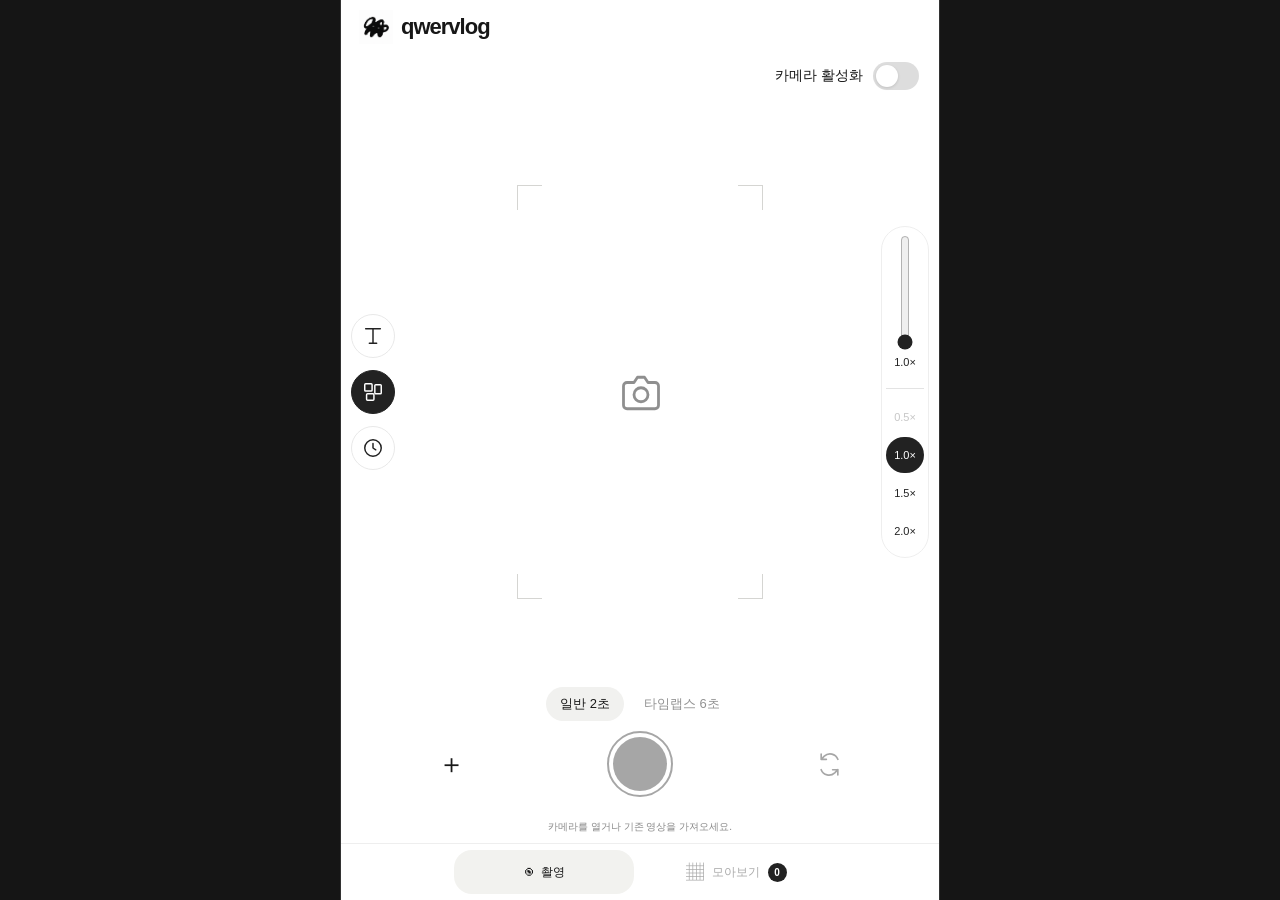
==== index.html @ c297b2fc "Use actual opening buffer bounds to fill preview frame correctly" ====
<!DOCTYPE html>

<html lang="ko"><head><meta charset="utf-8"/><meta content="width=device-width,initial-scale=1,viewport-fit=cover" name="viewport"/><meta content="#ffffff" name="theme-color"/><title>qwervlog — just stuff i do</title><link href="assets/qwer.jpeg" rel="icon"/><link href="style.css?v=bounds55" rel="stylesheet"/></head><body>
<header><a class="brand" href="./"><img alt="" src="assets/qwer.jpeg"/>qwervlog</a></header>
<main><section id="shootScreen"><label class="cameraSwitch" for="cameraToggle"><span>카메라 활성화</span><input id="cameraToggle" type="checkbox" role="switch"/><span class="switchTrack" aria-hidden="true"></span></label><div id="cameraStage"><section class="viewer"><canvas aria-label="영상과 콜라주 미리보기" height="1920" id="preview" width="1080"></canvas><video hidden="" id="camera" muted="" playsinline=""></video><div id="empty"><div aria-hidden="true" class="finder"><i></i><i></i><i></i><i></i></div><button aria-label="카메라 열기" id="cameraStart"><svg aria-hidden="true" fill="none" stroke="currentColor" stroke-linecap="round" stroke-linejoin="round" stroke-width="1.6" viewbox="0 0 24 24"><path d="M4 6h4l2-3h4l2 3h4a2 2 0 0 1 2 2v11a2 2 0 0 1-2 2H4a2 2 0 0 1-2-2V8a2 2 0 0 1 2-2Z"></path><circle cx="12" cy="13" r="4"></circle></svg></button></div></section><div id="toolRail"><button aria-label="영상 문구 수정" id="textEdit"><svg aria-hidden="true" fill="none" stroke="currentColor" stroke-linecap="round" stroke-linejoin="round" stroke-width="1.6" viewbox="0 0 24 24"><path d="M4 4h16M12 4v16M8 20h8"></path></svg></button><button aria-label="콜라주 켜기 또는 끄기" aria-pressed="true" id="collageToggle"><svg aria-hidden="true" fill="none" stroke="currentColor" stroke-linecap="round" stroke-linejoin="round" stroke-width="1.6" viewbox="0 0 24 24"><rect height="8" rx="1" width="8" x="3" y="3"></rect><rect height="10" rx="1" width="7" x="14" y="4"></rect><rect height="7" rx="1" width="8" x="5" y="14"></rect></svg></button><button aria-label="촬영 길이 설정" id="durationOpen"><svg aria-hidden="true" fill="none" stroke="currentColor" stroke-linecap="round" stroke-linejoin="round" stroke-width="1.6" viewbox="0 0 24 24"><circle cx="12" cy="12" r="9"></circle><path d="M12 7v5l3 2"></path></svg></button></div><div class="zoomRow"><input aria-label="카메라 배율" aria-orientation="vertical" id="zoom" max="3" min="1" step="0.01" type="range" value="1"/><output id="zoomValue">1.0×</output><div aria-label="배율 바로 선택" id="zoomPresets"><button aria-label="배율 0.5배" aria-pressed="false" data-zoom="0.5" type="button">0.5×</button><button aria-label="배율 1.0배" aria-pressed="false" data-zoom="1.0" type="button">1.0×</button><button aria-label="배율 1.5배" aria-pressed="false" data-zoom="1.5" type="button">1.5×</button><button aria-label="배율 2.0배" aria-pressed="false" data-zoom="2.0" type="button">2.0×</button></div></div></div>
<div id="captureDock"><div class="segmented"><button class="selected" id="normal">일반 2초</button><button id="timelapse">타임랩스 6초</button></div>
<div class="shutterRow"><label aria-label="기존 영상 가져오기" class="importButton">＋<input accept="video/*" hidden="" id="upload" type="file"/></label><button aria-label="촬영 시작" id="record"><span></span></button><button aria-label="전면 후면 카메라 전환" id="flip"><svg aria-hidden="true" fill="none" stroke="currentColor" stroke-linecap="round" stroke-linejoin="round" stroke-width="1.6" viewbox="0 0 24 24"><path d="M20 7a8 8 0 0 0-13-3L4 7m0-5v5h5M4 17a8 8 0 0 0 13 3l3-3m0 5v-5h-5"></path></svg></button></div></div>
<div hidden="" id="reviewDock"><p>이 순간, 담아둘까?</p><div class="reviewTools"><button id="reviewPlay" type="button" aria-pressed="false">▶ 미리보기</button><button id="reviewEdit" type="button">문구 · 시간 수정</button></div><output id="reviewProgress" aria-label="미리보기 재생 시간"></output><div><button id="retake">다시 찍기</button><button class="primary" id="keep">담기 · 원본 저장</button></div></div></section>
<section hidden="" id="galleryScreen"><div class="galleryTitle"><label class="galleryImport">＋ 영상 추가<input id="galleryUpload" type="file" accept="video/*" aria-label="편집된 영상 추가"/></label><span id="total">0 CUTS · 0초</span></div><p class="galleryImportHint">저장해 둔 편집 영상을 그대로 추가해요. 영상에 들어간 문구는 다시 수정할 수 없어요.</p><div id="galleryStage"></div><section class="openingPanel" aria-label="오프닝 설정"><div class="openingHeading"><strong>오프닝</strong><label for="openingSeconds">컷당 <select id="openingSeconds"><option value="0.3">0.3초</option><option value="0.5">0.5초</option><option value="0.7" selected>0.7초</option><option value="1">1.0초</option><option value="1.5">1.5초</option></select></label></div><p>체크한 촬영 컷의 처음 부분을 짧게 모아 본편 앞에 붙여요.</p><div class="openingTitles" role="group" aria-label="오프닝 제목"><button type="button" data-opening-title="making" aria-pressed="true"><span>things<br/>I’m<br/>making</span><small>작업</small></button><button type="button" data-opening-title="life" aria-pressed="false"><span>day<br/>in my<br/>life</span><small>일상</small></button><button type="button" data-opening-title="custom" aria-pressed="false"><span>Aa</span><small>직접 입력</small></button></div><div id="openingCustomField" hidden><label for="openingCustomText">원하는 제목</label><textarea id="openingCustomText" rows="3" maxlength="160" placeholder="things&#10;I’m&#10;making"></textarea><label class="openingColorLabel" for="openingCustomColor">글자 색상 <input id="openingCustomColor" type="color" value="#fff8cd"/></label><p>줄바꿈한 모양대로 표시돼요. 비워두면 제목이 나오지 않아요.</p></div><p class="openingTitleHint">제목은 오프닝에만 표시돼요. 추가한 완성 영상은 오프닝 선택에서 제외돼요.</p><output id="openingSummary" aria-live="polite"></output><div class="openingActions"><button id="openingPreview" type="button" disabled>오프닝만 미리보기 ▷</button><button id="openingClear" type="button" disabled>선택 해제</button></div></section><div aria-label="영상 순서 목록" class="clips" id="clips"><p class="hint">아직 담은 순간이 없어요.</p></div><div class="exportRow"><button disabled="" id="play">이어서 보기 ▷</button><button class="primary" disabled="" id="export">영상 저장 ↓</button></div><div hidden="" id="downloadArea"><video controls="" id="result" playsinline=""></video><a class="download" id="download">다운로드</a><button id="share">공유 / 파일에 저장</button></div><p class="footnote">편집 중인 컷은 이 브라우저에 보관돼요. 원본은 담기 후 공유창에서 비디오 저장을 눌러 보관해 주세요.</p></section></main>
<button id="backupAgain" hidden type="button">원본 다시 저장 ↓</button><div class="statusBar"><p id="status" role="status">카메라를 열거나 기존 영상을 가져오세요.</p><button class="danger" hidden="" id="cancel">촬영 취소</button></div><nav aria-label="화면 선택"><button aria-current="page" id="shootTab">◉ <span>촬영</span></button><button id="galleryTab">▦ <span>모아보기</span><b id="cutCount">0</b></button></nav>
<input id="caption" type="hidden" value=""/><input id="time" type="time" hidden/><input id="collage" type="checkbox" checked hidden/><div id="settingsOverlay" hidden><section aria-label="문구와 시간 편집" aria-modal="true" role="dialog" id="settingsSheet" tabindex="-1"><div class="sheetBody"><div class="captionField"><label for="editCaption">영상 가운데 문구</label><div class="captionInputWrap"><input type="text" id="editCaption" inputmode="text" enterkeyhint="done" autocomplete="off" spellcheck="false" aria-label="영상 가운데 문구" value=""/><button aria-label="문구 전체 지우기" id="clearCaption" type="button">×</button></div></div><div hidden="" id="timeField"><label for="editTime">표시 시간</label><input disabled="" id="editTime" type="time"/></div><label class="toggle"><input checked="" id="editCollage" type="checkbox"/> 사진 2~3장 랜덤 콜라주</label></div><div class="sheetTop"><span id="editSaveStatus" role="status" aria-live="polite"></span><button id="settingsCancel" type="button">취소</button><button aria-label="수정 내용 저장" id="settingsClose" type="button">완료</button></div></section></div>
<dialog aria-label="영상 길이 설정" id="durationSheet"><div class="sheetBody"><label for="clipSeconds">완성 영상 길이 (초)</label><input id="clipSeconds" inputmode="numeric" max="30" min="1" step="1" type="number" value="2"/><div hidden="" id="captureDurationField"><label for="duration">실제 촬영 시간 (초 · 최대 3,600)</label><input id="duration" inputmode="numeric" max="3600" min="6" step="1" type="number" value="30"/></div><p class="hint" id="durationSummary"></p></div><div class="sheetTop"><button id="durationCancel" type="button">취소</button><button id="durationClose" type="button">완료</button></div></dialog><dialog id="sequencePreview" aria-label="전체 영상 미리보기"><div id="sequenceStage"></div><button id="sequenceClose" type="button" aria-label="미리보기 닫기"><svg aria-hidden="true" viewBox="0 0 24 24" fill="none" stroke="currentColor" stroke-width="1.8" stroke-linecap="round"><path d="m6 6 12 12M18 6 6 18"/></svg></button><div class="sequenceFooter"><output id="sequenceProgress" aria-live="polite"></output><button id="sequenceReplay" type="button" hidden>다시 보기 ↻</button></div></dialog><script src="preview.js?v=bounds55"></script><script src="layout.js?v=bounds55"></script><script src="camera.js?v=bounds55"></script><script src="time.js?v=bounds55"></script><script src="backup.js?v=bounds55"></script><script src="media-read.js?v=bounds55"></script><script src="storage.js?v=bounds55"></script><script src="opening.js?v=bounds55"></script><script src="opening-buffer.js?v=bounds55"></script><script src="app.js?v=bounds55"></script><script src="imported.js?v=bounds55"></script></body></html>
---- style.css ----
*{box-sizing:border-box} [hidden]{display:none!important} :root{font-family:-apple-system,BlinkMacSystemFont,'Segoe UI',sans-serif;color:#202020;background:#151515;font-synthesis:none}body{margin:0;height:100dvh;max-width:600px;margin-inline:auto;display:flex;flex-direction:column;background:#fff;overflow:hidden}button,input,select,a{-webkit-tap-highlight-color:transparent}button,input,select{font:inherit}button{cursor:pointer;border:0;background:#eee;color:inherit;border-radius:18px;min-height:44px;padding:10px 16px}button:disabled{opacity:.38;cursor:default}button:focus-visible,a:focus-visible{outline:3px solid #7796f0;outline-offset:3px}header{height:calc(54px + env(safe-area-inset-top));padding:env(safe-area-inset-top) 18px 0;display:flex;align-items:center;justify-content:space-between;flex-shrink:0}.brand{display:flex;align-items:center;gap:8px;color:#171717;text-decoration:none;font-weight:850;font-size:22px;letter-spacing:-1px}.brand img{width:34px;height:34px;object-fit:contain}header button{background:none;font-size:26px;width:44px;padding:0}main{flex:1;min-height:0;position:relative}#shootScreen{height:100%;display:flex;flex-direction:column;background:#151515;color:white}#cameraStage{flex:1;min-height:0;position:relative;display:flex;justify-content:center;overflow:hidden}.viewer{position:relative;height:100%;max-width:100%;aspect-ratio:9/16;background:#151515;overflow:hidden}canvas{display:block;width:100%;height:100%;object-fit:contain}#empty{position:absolute;inset:0;display:flex;flex-direction:column;align-items:center;justify-content:center;background:#f7f7f4;color:#202020;padding:16px;text-align:center}#empty .mascot{width:min(30%,120px);mix-blend-mode:multiply}#empty h2{font-size:23px;margin:14px 0 4px;letter-spacing:-1px}#empty p{font-size:12px;margin:4px 0 16px;color:#777}#empty button{margin:3px;min-height:40px;font-size:13px}#cameraStart{background:#191919;color:white}#demo{background:none;text-decoration:underline;color:#777}#viewLabel{position:absolute;left:12px;top:12px;font-size:9px;letter-spacing:2px;color:#ffffff99}#textEdit{position:absolute;bottom:10px;left:50%;transform:translateX(-50%);background:#0006;color:white;backdrop-filter:blur(12px);font-size:11px;min-height:32px;padding:6px 12px;white-space:nowrap}#counter{position:absolute;inset:0;display:grid;place-items:center;color:white;font-size:80px;background:#0002;pointer-events:none}#captureDock{flex-shrink:0;padding:8px 24px 10px}.segmented{display:flex;justify-content:center;gap:6px}.segmented button{background:transparent;color:#aaa;font-size:13px;min-height:34px;padding:6px 14px}.segmented .selected{background:#ffffff20;color:#fff}.zoomRow{display:flex;align-items:center;justify-content:center;gap:12px;margin:8px auto;max-width:260px;font-size:11px;color:#aaa}.zoomRow input{width:150px;accent-color:white;height:22px;margin:0}.zoomRow output{min-width:30px;color:white}.shutterRow{display:flex;align-items:center;justify-content:space-around;gap:20px}.shutterRow>button:not(#record),.importButton{position:relative;display:flex;flex-direction:column;align-items:center;justify-content:center;width:72px;height:62px;color:white;background:none;font-size:27px;padding:0;cursor:pointer}.shutterRow small{font-size:10px;margin-top:3px;color:#aaa}.importButton input{position:absolute;width:100%;height:100%;inset:0;opacity:0;display:block!important;cursor:pointer}#record{height:66px;width:66px;border-radius:50%;padding:4px;border:2px solid white;background:transparent;flex-shrink:0}#record span{display:block;width:100%;height:100%;border-radius:50%;background:white}.busy #record span{border-radius:10px;background:#ec6056;transform:scale(.6)}#reviewDock{padding:10px 24px 20px;text-align:center}#reviewDock p{font-size:13px;margin:8px}#reviewDock>div{display:flex;gap:12px}#reviewDock button{flex:1}#reviewDock .primary{background:white;color:#161616}.statusBar{flex-shrink:0;display:flex;align-items:center;justify-content:center;gap:8px;padding:5px 16px;background:#151515;color:#aaa;min-height:32px}#status{font-size:10px;line-height:1.4;margin:0;text-align:center}#cancel{font-size:11px;min-height:30px;padding:5px 12px;background:#522c2c;color:white;white-space:nowrap}nav{display:flex;justify-content:center;gap:12px;padding:6px 20px calc(6px + env(safe-area-inset-bottom));border-top:1px solid #eee;background:white;flex-shrink:0}nav button{display:flex;align-items:center;justify-content:center;gap:8px;flex:1;max-width:180px;min-height:44px;background:transparent;color:#aaa;font-size:18px}nav button span{font-size:12px;font-weight:600}nav button[aria-current=page]{color:#161616;background:#f2f2ef}#cutCount{font-size:10px;border-radius:50%;background:#222;color:white;min-width:19px;line-height:19px}#galleryScreen{height:100%;overflow:auto;padding:22px 20px 0;overscroll-behavior:contain}.galleryTitle{display:flex;align-items:center;justify-content:space-between;gap:12px}.galleryTitle small{font-size:9px;color:#888;letter-spacing:1px}h1{font-size:25px;letter-spacing:-1px;margin:8px 0 20px}#total{font-size:10px;color:#777;white-space:nowrap}#galleryStage{height:200px;display:flex;justify-content:center;background:#eee;border-radius:16px;overflow:hidden}#galleryStage #empty button{display:none}#galleryStage #empty .mascot{width:45px}#galleryStage #empty p{display:none}#editClip{display:block;margin:8px auto;font-size:12px;min-height:36px}.clips{display:flex;flex-direction:column;gap:8px;margin:14px 0}.clip{display:flex;align-items:center;gap:5px;border:1px solid #eee;border-radius:14px;padding:7px}.clip.selected{border-color:#222;background:#f8f8f5}.clip img{width:36px;height:55px;object-fit:cover;border-radius:7px;cursor:pointer}.clip .edit{flex:1;text-align:left;font-size:12px;padding:8px;background:none}.clip>button:not(.edit){padding:6px;width:36px;background:none}.exportRow{position:sticky;bottom:0;display:flex;gap:8px;padding:12px 0;background:white}.exportRow button{flex:1;font-size:13px}.primary{background:#1c1c1c;color:white}.footnote,.hint{font-size:11px;line-height:1.7;color:#888}.footnote{padding-bottom:16px}#result{width:100%;max-height:340px;background:#111;border-radius:12px}#downloadArea a,#downloadArea button{display:inline-block;padding:12px;margin:8px 0;color:#222;font-size:13px}dialog{border:0;border-radius:26px 26px 0 0;position:fixed;inset:auto 0 0;margin:0 auto;width:min(100%,600px);max-height:85dvh;padding:0 20px calc(20px + env(safe-area-inset-bottom));background:#fcfcfa;color:#202020;box-shadow:0 -15px 50px #0002}dialog::backdrop{background:#0007;backdrop-filter:blur(4px)}.sheetTop{display:flex;align-items:center;justify-content:space-between;position:sticky;top:0;background:#fcfcfa;padding:18px 0 12px;z-index:1}.sheetTop h2{font-size:19px;margin:0}.sheetTop button{background:none;font-weight:600}.sheetBody label:not(.toggle){display:block;font-size:12px;font-weight:600;margin:18px 0 8px}.sheetBody input:not([type=checkbox]),.sheetBody select{width:100%;font-size:16px;padding:13px;border-radius:12px;border:1px solid #ddd;background:white;min-height:48px;color:#222}.toggle{display:flex;align-items:center;gap:8px;margin:18px 0;font-size:14px;min-height:28px}.toggle input{width:20px;height:20px;accent-color:#222}.badge{font-size:11px;background:#eee;padding:6px 10px;border-radius:10px}#cameraPreview{width:100%;margin-top:10px}.busy #textEdit{visibility:hidden}@media(min-width:700px){body{height:100dvh;border-inline:1px solid #333}#captureDock{padding-bottom:14px}}@media(max-height:690px){header{height:44px;padding-top:0}#captureDock{padding:4px 20px 6px}.zoomRow{margin:3px auto}.shutterRow #record{height:54px;width:54px}#empty .mascot{width:60px}#empty h2{font-size:18px;margin:4px}#empty p{display:none}nav{padding-top:2px;padding-bottom:calc(2px + env(safe-area-inset-bottom))}.statusBar{min-height:26px}}

#reviewDock button{background:#fff;color:#161616}

/* White camera surface with a right-hand vertical zoom rail. */
#shootScreen,#cameraStage,#captureDock{background:#fff;color:#191919}
#empty{background:#fff;gap:0}#empty #cameraStart{display:grid;place-items:center;background:none;color:#222;width:80px;height:80px;padding:20px;border-radius:50%;z-index:1}svg{width:25px;height:25px}#cameraStart svg{width:42px;height:42px}
.finder{position:absolute;inset:14% 12%;pointer-events:none}.finder i{position:absolute;width:25px;height:25px;border-color:#d5d5d2;border-style:solid}.finder i:nth-child(1){left:0;top:0;border-width:1.5px 0 0 1.5px}.finder i:nth-child(2){right:0;top:0;border-width:1.5px 1.5px 0 0}.finder i:nth-child(3){left:0;bottom:0;border-width:0 0 1.5px 1.5px}.finder i:nth-child(4){right:0;bottom:0;border-width:0 1.5px 1.5px 0}
#cameraStage>.zoomRow{position:absolute;right:10px;top:50%;transform:translateY(-50%);display:flex;flex-direction:column;gap:9px;margin:0;padding:12px 4px;border:1px solid #eee;border-radius:24px;background:#ffffffe8;backdrop-filter:blur(12px);color:#222;z-index:3;width:44px}
#cameraStage .zoomRow input{writing-mode:vertical-lr;direction:rtl;width:32px;height:130px;accent-color:#222;touch-action:none}#cameraStage .zoomRow output{color:#222;font-size:11px;text-align:center;min-width:0}#textEdit{background:#ffffffe8;color:#222;border:1px solid #eee;width:40px;height:40px;padding:8px;display:grid;place-items:center;left:26px;bottom:12px;transform:none}#textEdit svg{width:19px;height:19px}
.segmented button{color:#929292}.segmented .selected{background:#f1f1ef;color:#191919}.shutterRow>button:not(#record),.importButton{color:#191919}#record{border-color:#191919}#record span{background:#191919}.statusBar{background:#fff;color:#888}#captureDock{padding-top:8px;padding-bottom:14px}.shutterRow{margin-top:10px}#reviewDock{color:#191919}#reviewDock button{border:1px solid #ddd}#shootScreen:has(#reviewDock:not([hidden])) .zoomRow{display:none}#galleryStage .finder{display:none}#galleryStage #empty{background:#f7f7f4}
@media(max-height:690px){#cameraStage .zoomRow input{height:95px}.finder{inset:12%}#captureDock{padding-bottom:7px}.shutterRow{margin-top:4px}}

#toolRail{position:absolute;left:10px;top:50%;transform:translateY(-50%);display:flex;flex-direction:column;gap:12px;z-index:4}#toolRail button{position:static;transform:none;display:grid;place-items:center;width:44px;height:44px;min-height:44px;padding:11px;border:1px solid #e8e8e8;background:#fffffff0;backdrop-filter:blur(12px);border-radius:50%;color:#222}#toolRail svg{width:22px;height:22px}#toolRail button[aria-pressed=true]{color:white;background:#222;border-color:#222}
#zoomPresets{display:flex;flex-direction:column;gap:2px;width:100%}#zoomPresets button{font-size:11px;min-height:36px;padding:3px 0;background:transparent;border-radius:18px;width:100%;font-variant-numeric:tabular-nums}#zoomPresets button[aria-pressed=true]{background:#222;color:white}#zoomPresets button:disabled{opacity:.25}#cameraStage>.zoomRow{width:48px;padding:8px 4px;gap:6px}#cameraStage .zoomRow input{height:115px;width:38px;cursor:ns-resize}#shootScreen:has(#reviewDock:not([hidden])) #toolRail{display:none}.captionOnly .sheetBody>:not(.captionField){display:none!important}
@media(max-height:750px){#cameraStage .zoomRow input{height:75px}#zoomPresets button{min-height:30px}#toolRail{gap:8px}}

#zoomPresets{margin-top:14px;padding-top:10px;border-top:1px solid #e3e3e3}
#settingsSheet,#durationSheet{padding:22px 20px calc(16px + env(safe-area-inset-bottom));border-radius:24px 24px 0 0;max-height:85dvh}#settingsSheet .sheetTop,#durationSheet .sheetTop{position:static;padding:18px 0 0;justify-content:flex-end;background:transparent}#settingsSheet .sheetTop button,#durationSheet .sheetTop button{background:#202020;color:#fff;border-radius:14px;min-width:80px;min-height:44px;font-size:14px}#settingsSheet .sheetBody label:not(.toggle),#durationSheet .sheetBody label:not(.toggle){margin-top:0;margin-bottom:10px}#timeField,#captureDurationField{margin-top:18px}.sheetBody input:not([type=checkbox]){border-color:#e0e0e0;border-radius:14px;background:#fff;padding:14px;min-height:52px}#durationSummary{margin:12px 0 0}#editCaption{width:100%}.clip.selected{touch-action:none}.clip{user-select:none;-webkit-user-select:none}.clip img{-webkit-user-drag:none}.clip .dragHandle{touch-action:none;cursor:grab;font-size:25px;color:#888;min-width:44px;min-height:44px}.clip .deleteClip{color:#888}.dragOrigin{opacity:.25;border-style:dashed!important}.dragGhost{background:#fff!important;box-shadow:0 10px 35px #0003;transform:scale(1.02);border:1px solid #222!important;border-radius:14px}.dragGhost .edit{background:none}.dragGhost img{width:36px;height:55px;object-fit:cover;border-radius:7px}
@media(max-height:750px){#zoomPresets{margin-top:10px;padding-top:8px}#cameraStage .zoomRow input{height:60px}}

.clip.dropBefore{box-shadow:0 -3px 0 #222}.clip.dropAfter{box-shadow:0 3px 0 #222}

.captionInputWrap{position:relative}.captionInputWrap #editCaption{padding-right:50px}.captionInputWrap #clearCaption{position:absolute;right:4px;top:50%;transform:translateY(-50%);width:44px;height:44px;min-height:44px;padding:0;background:transparent;color:#888;font-size:25px;line-height:1;border-radius:12px}

.galleryTitle{justify-content:flex-end;padding:0 0 12px;min-height:24px}#galleryScreen{padding-top:12px}.clip .modifyClip{display:grid;place-items:center;min-width:40px;min-height:44px;padding:8px;color:#555}.clip .modifyClip svg{width:19px;height:19px}.clip .edit{min-width:0;padding:6px;font-size:12px}.clip .dragHandle{min-width:36px}.clip .deleteClip{width:32px;min-width:32px}

/* Consistent edit-sheet fields, including Safari's native time input. */
#settingsSheet{padding:24px 20px calc(20px + env(safe-area-inset-bottom));overflow-x:hidden}#settingsSheet .sheetBody{display:flex;flex-direction:column;gap:20px;min-width:0}#settingsSheet .captionField,#settingsSheet .captionInputWrap,#settingsSheet #timeField{min-width:0;width:100%;max-width:100%;margin:0}#settingsSheet .sheetBody label:not(.toggle){display:block;margin:0 0 10px}#settingsSheet .sheetBody input:not([type=checkbox]){display:block;box-sizing:border-box;width:100%;min-width:0;max-width:100%;height:52px;margin:0;font-size:16px;-webkit-appearance:none;appearance:none}#settingsSheet #editTime{padding:12px 14px;text-align:left}#editTime::-webkit-date-and-time-value{min-height:1.5em;text-align:left}#editTime::-webkit-datetime-edit{padding:0;min-width:0}#settingsSheet .toggle{margin:0;gap:10px;min-height:44px}#settingsSheet .sheetTop{padding:20px 0 0}#settingsSheet .sheetTop button{height:46px;min-width:90px}#settingsSheet #editCaption{padding-right:50px}

#settingsSheet .sheetTop{display:flex;gap:10px}#settingsSheet .sheetTop button{flex:1}#settingsSheet .sheetTop #settingsCancel{background:#efefef;color:#222}

/* Center icons without padding squeezing their SVG viewports. */
#toolRail button{display:flex;align-items:center;justify-content:center;flex:0 0 44px;padding:0;line-height:1;appearance:none;-webkit-appearance:none}#toolRail button svg{display:block;flex:0 0 22px;width:22px;height:22px;margin:0;pointer-events:none}
#durationSheet .sheetTop{display:flex;gap:10px}#durationSheet .sheetTop button{flex:1}#durationSheet .sheetTop #durationCancel{background:#efefef;color:#222}

#settingsSheet #editCaption{pointer-events:auto;touch-action:manipulation;user-select:text;-webkit-user-select:text;cursor:text}

#settingsSheet #editCaption{display:block;box-sizing:border-box;width:100%;min-width:0;max-width:100%;min-height:52px;height:52px;margin:0;padding:14px 50px 14px 14px;border:1px solid #e0e0e0;border-radius:14px;background:#fff;color:#222;font:400 16px/1.6 -apple-system,BlinkMacSystemFont,'Segoe UI',sans-serif;resize:none;overflow-y:auto;appearance:none;-webkit-appearance:none;user-select:text;-webkit-user-select:text;touch-action:manipulation;pointer-events:auto}

#settingsOverlay{position:fixed;inset:0;z-index:10000;background:#0007;overflow-y:auto;display:flex;align-items:flex-end;justify-content:center;overscroll-behavior:contain}
#settingsSheet{position:relative;flex:none;box-sizing:border-box;width:min(100%,600px);max-height:100%;overflow-y:auto;background:#fcfcfa;color:#202020;border-radius:24px 24px 0 0;box-shadow:0 -15px 50px #0002;margin:0;border:0}
#settingsOverlay:focus-within{align-items:flex-start;padding-top:16px}#settingsSheet #editCaption{touch-action:auto}

#reviewDock #reviewEdit{display:block;margin:0 auto 10px;min-height:44px;padding:8px 18px;border:1px solid #ddd;background:#fff;color:#222;font-size:13px}

#reviewDock .reviewTools{display:flex;justify-content:center;gap:8px;margin-bottom:4px}#reviewDock .reviewTools button{flex:0 1 auto;margin:0;min-height:44px;padding:8px 16px;font-size:13px;background:white;color:#222}#reviewProgress{display:block;font-size:11px;color:#888;font-variant-numeric:tabular-nums;margin:4px 0 10px}

#settingsSheet .sheetTop{flex-wrap:wrap}#editSaveStatus{flex:0 0 100%;font-size:12px;line-height:1.5;color:#555}#editSaveStatus:empty{display:none}

#backupAgain{align-self:center;flex-shrink:0;background:none;color:#666;font-size:12px;min-height:32px;padding:5px 12px;}

/* Edge-to-edge preview; contain preserves the complete 9:16 composition. */
#sequencePreview{position:fixed;inset:0;width:100%;max-width:none;height:100%;height:100dvh;max-height:none;margin:0;padding:0;border:0;border-radius:0;background:#000;color:#fff;overflow:hidden;box-shadow:none}
#sequencePreview::backdrop{background:#000;backdrop-filter:none}
#sequenceStage{position:absolute;inset:0;display:flex;align-items:center;justify-content:center}
#sequenceStage canvas{width:100%;height:100%;object-fit:contain}
#sequenceClose{position:absolute;top:calc(env(safe-area-inset-top) + 12px);right:16px;display:grid;place-items:center;width:44px;height:44px;padding:10px;border-radius:50%;background:#0007;color:#fff;backdrop-filter:blur(12px);z-index:1}
#sequenceClose svg{width:24px;height:24px}
.sequenceFooter{position:absolute;bottom:calc(env(safe-area-inset-bottom) + 18px);left:16px;right:16px;display:flex;align-items:center;justify-content:center;gap:12px;pointer-events:none}
#sequenceProgress{font-size:12px;padding:8px 12px;border-radius:20px;background:#0008;color:white;text-align:center}
#sequenceReplay{pointer-events:auto;background:#fffe;color:#111;min-height:44px}

.galleryTitle{justify-content:space-between;gap:10px}.galleryImport{position:relative;display:flex;align-items:center;justify-content:center;min-height:44px;padding:10px 16px;background:#f2f2ef;color:#222;border-radius:22px;font-size:14px;white-space:nowrap;cursor:pointer;overflow:hidden}.galleryImport input{position:absolute;inset:0;width:100%;height:100%;opacity:0;cursor:pointer}.galleryImport:focus-within{outline:2px solid #7796f0;outline-offset:2px}.busy .galleryImport{opacity:.4;pointer-events:none}.galleryImportHint{margin:0 0 12px;font-size:11px;line-height:1.6;color:#888}

.cameraSwitch{display:flex;align-items:center;justify-content:flex-end;gap:10px;padding:8px 20px 14px;font-size:14px;cursor:pointer}.cameraSwitch input{position:absolute;opacity:0;width:1px;height:1px}.switchTrack{width:46px;height:28px;background:#ddd;border-radius:20px;padding:3px;box-sizing:border-box;transition:background .2s}.switchTrack:after{content:'';display:block;background:white;width:22px;height:22px;border-radius:50%;box-shadow:0 1px 3px #0002;transition:transform .2s}.cameraSwitch input:checked+.switchTrack{background:#222}.cameraSwitch input:checked+.switchTrack:after{transform:translateX(18px)}.cameraSwitch input:focus-visible+.switchTrack{outline:3px solid #88baff;outline-offset:3px}.cameraSwitch input:disabled+.switchTrack{opacity:.4}#cameraStart:disabled{opacity:.5;pointer-events:none}

.openingPanel{padding:16px;margin:12px 0 16px;border:1px solid #e6e6e6;border-radius:18px;background:#fafaf8}.openingHeading{display:flex;align-items:center;justify-content:space-between;gap:12px}.openingHeading strong{font-size:15px}.openingHeading label{display:flex;align-items:center;gap:8px;font-size:12px}.openingHeading select{border:1px solid #ddd;background:white;border-radius:12px;min-height:44px;padding:8px;font-size:14px;color:#222}.openingPanel p{font-size:12px;color:#666;line-height:1.5;margin:10px 0}.openingPanel output{display:block;font-size:12px;line-height:1.5}.openingActions{display:flex;gap:8px;margin-top:12px}.openingActions button{font-size:12px;min-height:44px;padding:8px 12px}.openingActions button:first-child{flex:1;background:#222;color:white}.clipThumb{position:relative;flex-shrink:0}.clipThumb img{display:block}.clip .openingCheck{position:absolute;left:-7px;top:-7px;width:22px;height:22px;min-height:0;margin:0;accent-color:#222;cursor:pointer;border-radius:5px;touch-action:manipulation;box-shadow:0 0 0 4px #fff}.clipThumb:has(.openingCheck:checked) img{outline:2px solid #222;outline-offset:2px}

.openingTitles{display:grid;grid-template-columns:repeat(3,minmax(0,1fr));gap:8px;margin:14px 0}.openingTitles button{display:flex;flex-direction:column;justify-content:space-between;align-items:center;gap:10px;min-width:0;padding:14px 6px 10px;border:1px solid #ddd;border-radius:14px;background:white;color:#333}.openingTitles button[aria-pressed="true"]{background:#242424;border-color:#242424;color:#fff8cd}.openingTitles span{font:italic 800 21px/1.05 -apple-system,BlinkMacSystemFont,Arial,sans-serif;min-height:66px;display:block}.openingTitles small{font-size:11px;font-style:normal;font-weight:400}.openingPanel .openingTitleHint{font-size:11px;color:#777}


#openingCustomField{margin:12px 0}#openingCustomField label{display:block;font-size:13px;margin-bottom:8px}#openingCustomText{display:block;width:100%;box-sizing:border-box;min-height:110px;border:1px solid #ddd;border-radius:12px;background:#fff;color:#222;padding:12px;font:16px/1.5 -apple-system,BlinkMacSystemFont,sans-serif;resize:vertical;touch-action:auto;user-select:text;-webkit-user-select:text}#openingCustomText:focus{outline:2px solid #88baff;outline-offset:2px}

.openingColorLabel{display:flex!important;align-items:center;justify-content:space-between;gap:12px;margin-top:12px}
#openingCustomColor{width:56px;height:44px;min-height:44px;padding:4px;border:1px solid #ddd;border-radius:10px;background:white}
.openingTitles [data-opening-title="making"][aria-pressed="true"]{color:#fff8cd}
.openingTitles [data-opening-title="custom"][aria-pressed="true"]{color:var(--title-color,#fff8cd)}
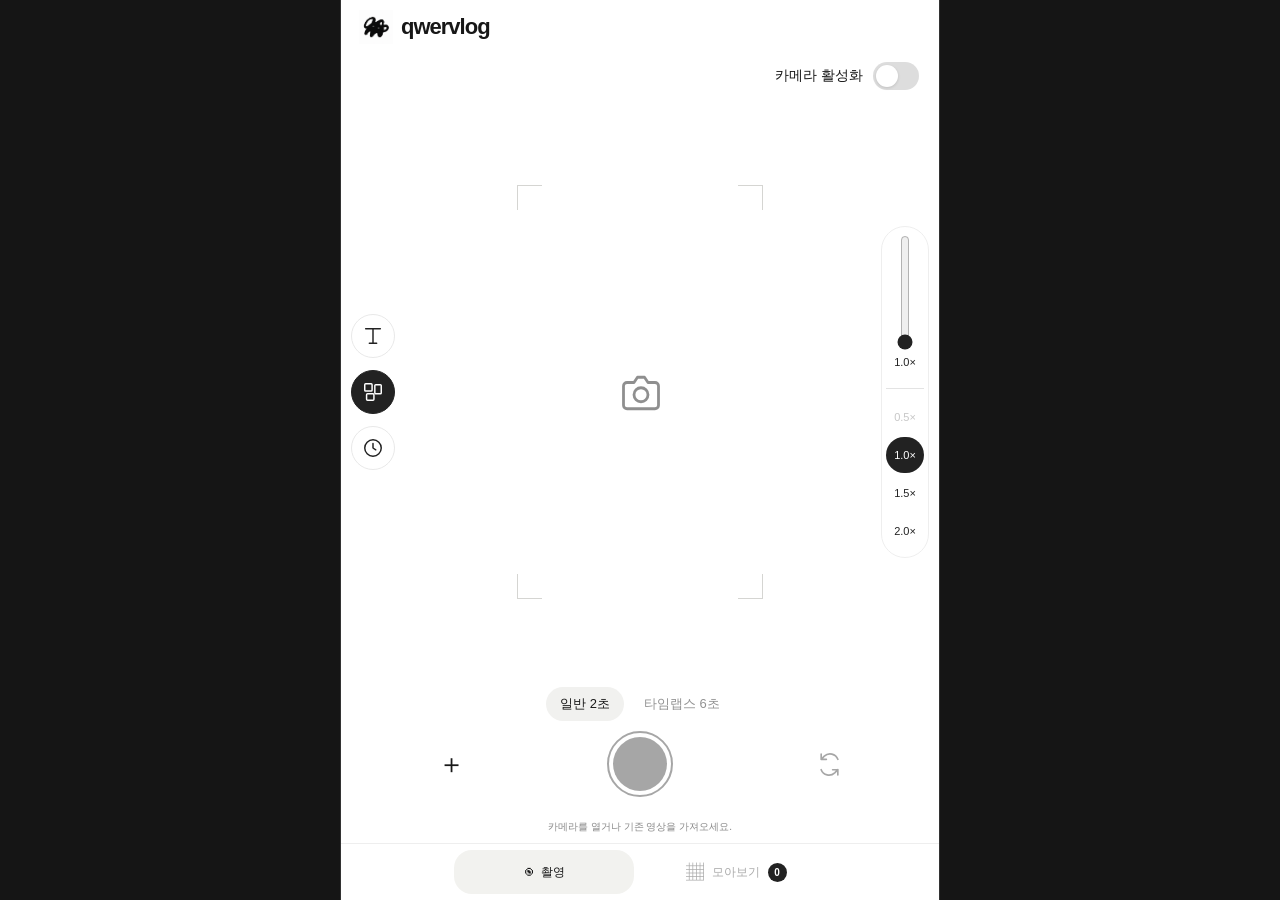
==== commit 0cc35b73: "Release opening buffers before opening fresh body decoder" ====
--- a/index.html
+++ b/index.html
@@ -1,6 +1,6 @@
 <!DOCTYPE html>
 
-<html lang="ko"><head><meta charset="utf-8"/><meta content="width=device-width,initial-scale=1,viewport-fit=cover" name="viewport"/><meta content="#ffffff" name="theme-color"/><title>qwervlog — just stuff i do</title><link href="assets/qwer.jpeg" rel="icon"/><link href="style.css?v=bounds55" rel="stylesheet"/></head><body>
+<html lang="ko"><head><meta charset="utf-8"/><meta content="width=device-width,initial-scale=1,viewport-fit=cover" name="viewport"/><meta content="#ffffff" name="theme-color"/><title>qwervlog — just stuff i do</title><link href="assets/qwer.jpeg" rel="icon"/><link href="style.css?v=handoff56" rel="stylesheet"/></head><body>
 <header><a class="brand" href="./"><img alt="" src="assets/qwer.jpeg"/>qwervlog</a></header>
 <main><section id="shootScreen"><label class="cameraSwitch" for="cameraToggle"><span>카메라 활성화</span><input id="cameraToggle" type="checkbox" role="switch"/><span class="switchTrack" aria-hidden="true"></span></label><div id="cameraStage"><section class="viewer"><canvas aria-label="영상과 콜라주 미리보기" height="1920" id="preview" width="1080"></canvas><video hidden="" id="camera" muted="" playsinline=""></video><div id="empty"><div aria-hidden="true" class="finder"><i></i><i></i><i></i><i></i></div><button aria-label="카메라 열기" id="cameraStart"><svg aria-hidden="true" fill="none" stroke="currentColor" stroke-linecap="round" stroke-linejoin="round" stroke-width="1.6" viewbox="0 0 24 24"><path d="M4 6h4l2-3h4l2 3h4a2 2 0 0 1 2 2v11a2 2 0 0 1-2 2H4a2 2 0 0 1-2-2V8a2 2 0 0 1 2-2Z"></path><circle cx="12" cy="13" r="4"></circle></svg></button></div></section><div id="toolRail"><button aria-label="영상 문구 수정" id="textEdit"><svg aria-hidden="true" fill="none" stroke="currentColor" stroke-linecap="round" stroke-linejoin="round" stroke-width="1.6" viewbox="0 0 24 24"><path d="M4 4h16M12 4v16M8 20h8"></path></svg></button><button aria-label="콜라주 켜기 또는 끄기" aria-pressed="true" id="collageToggle"><svg aria-hidden="true" fill="none" stroke="currentColor" stroke-linecap="round" stroke-linejoin="round" stroke-width="1.6" viewbox="0 0 24 24"><rect height="8" rx="1" width="8" x="3" y="3"></rect><rect height="10" rx="1" width="7" x="14" y="4"></rect><rect height="7" rx="1" width="8" x="5" y="14"></rect></svg></button><button aria-label="촬영 길이 설정" id="durationOpen"><svg aria-hidden="true" fill="none" stroke="currentColor" stroke-linecap="round" stroke-linejoin="round" stroke-width="1.6" viewbox="0 0 24 24"><circle cx="12" cy="12" r="9"></circle><path d="M12 7v5l3 2"></path></svg></button></div><div class="zoomRow"><input aria-label="카메라 배율" aria-orientation="vertical" id="zoom" max="3" min="1" step="0.01" type="range" value="1"/><output id="zoomValue">1.0×</output><div aria-label="배율 바로 선택" id="zoomPresets"><button aria-label="배율 0.5배" aria-pressed="false" data-zoom="0.5" type="button">0.5×</button><button aria-label="배율 1.0배" aria-pressed="false" data-zoom="1.0" type="button">1.0×</button><button aria-label="배율 1.5배" aria-pressed="false" data-zoom="1.5" type="button">1.5×</button><button aria-label="배율 2.0배" aria-pressed="false" data-zoom="2.0" type="button">2.0×</button></div></div></div>
 <div id="captureDock"><div class="segmented"><button class="selected" id="normal">일반 2초</button><button id="timelapse">타임랩스 6초</button></div>
@@ -9,4 +9,4 @@
 <section hidden="" id="galleryScreen"><div class="galleryTitle"><label class="galleryImport">＋ 영상 추가<input id="galleryUpload" type="file" accept="video/*" aria-label="편집된 영상 추가"/></label><span id="total">0 CUTS · 0초</span></div><p class="galleryImportHint">저장해 둔 편집 영상을 그대로 추가해요. 영상에 들어간 문구는 다시 수정할 수 없어요.</p><div id="galleryStage"></div><section class="openingPanel" aria-label="오프닝 설정"><div class="openingHeading"><strong>오프닝</strong><label for="openingSeconds">컷당 <select id="openingSeconds"><option value="0.3">0.3초</option><option value="0.5">0.5초</option><option value="0.7" selected>0.7초</option><option value="1">1.0초</option><option value="1.5">1.5초</option></select></label></div><p>체크한 촬영 컷의 처음 부분을 짧게 모아 본편 앞에 붙여요.</p><div class="openingTitles" role="group" aria-label="오프닝 제목"><button type="button" data-opening-title="making" aria-pressed="true"><span>things<br/>I’m<br/>making</span><small>작업</small></button><button type="button" data-opening-title="life" aria-pressed="false"><span>day<br/>in my<br/>life</span><small>일상</small></button><button type="button" data-opening-title="custom" aria-pressed="false"><span>Aa</span><small>직접 입력</small></button></div><div id="openingCustomField" hidden><label for="openingCustomText">원하는 제목</label><textarea id="openingCustomText" rows="3" maxlength="160" placeholder="things&#10;I’m&#10;making"></textarea><label class="openingColorLabel" for="openingCustomColor">글자 색상 <input id="openingCustomColor" type="color" value="#fff8cd"/></label><p>줄바꿈한 모양대로 표시돼요. 비워두면 제목이 나오지 않아요.</p></div><p class="openingTitleHint">제목은 오프닝에만 표시돼요. 추가한 완성 영상은 오프닝 선택에서 제외돼요.</p><output id="openingSummary" aria-live="polite"></output><div class="openingActions"><button id="openingPreview" type="button" disabled>오프닝만 미리보기 ▷</button><button id="openingClear" type="button" disabled>선택 해제</button></div></section><div aria-label="영상 순서 목록" class="clips" id="clips"><p class="hint">아직 담은 순간이 없어요.</p></div><div class="exportRow"><button disabled="" id="play">이어서 보기 ▷</button><button class="primary" disabled="" id="export">영상 저장 ↓</button></div><div hidden="" id="downloadArea"><video controls="" id="result" playsinline=""></video><a class="download" id="download">다운로드</a><button id="share">공유 / 파일에 저장</button></div><p class="footnote">편집 중인 컷은 이 브라우저에 보관돼요. 원본은 담기 후 공유창에서 비디오 저장을 눌러 보관해 주세요.</p></section></main>
 <button id="backupAgain" hidden type="button">원본 다시 저장 ↓</button><div class="statusBar"><p id="status" role="status">카메라를 열거나 기존 영상을 가져오세요.</p><button class="danger" hidden="" id="cancel">촬영 취소</button></div><nav aria-label="화면 선택"><button aria-current="page" id="shootTab">◉ <span>촬영</span></button><button id="galleryTab">▦ <span>모아보기</span><b id="cutCount">0</b></button></nav>
 <input id="caption" type="hidden" value=""/><input id="time" type="time" hidden/><input id="collage" type="checkbox" checked hidden/><div id="settingsOverlay" hidden><section aria-label="문구와 시간 편집" aria-modal="true" role="dialog" id="settingsSheet" tabindex="-1"><div class="sheetBody"><div class="captionField"><label for="editCaption">영상 가운데 문구</label><div class="captionInputWrap"><input type="text" id="editCaption" inputmode="text" enterkeyhint="done" autocomplete="off" spellcheck="false" aria-label="영상 가운데 문구" value=""/><button aria-label="문구 전체 지우기" id="clearCaption" type="button">×</button></div></div><div hidden="" id="timeField"><label for="editTime">표시 시간</label><input disabled="" id="editTime" type="time"/></div><label class="toggle"><input checked="" id="editCollage" type="checkbox"/> 사진 2~3장 랜덤 콜라주</label></div><div class="sheetTop"><span id="editSaveStatus" role="status" aria-live="polite"></span><button id="settingsCancel" type="button">취소</button><button aria-label="수정 내용 저장" id="settingsClose" type="button">완료</button></div></section></div>
-<dialog aria-label="영상 길이 설정" id="durationSheet"><div class="sheetBody"><label for="clipSeconds">완성 영상 길이 (초)</label><input id="clipSeconds" inputmode="numeric" max="30" min="1" step="1" type="number" value="2"/><div hidden="" id="captureDurationField"><label for="duration">실제 촬영 시간 (초 · 최대 3,600)</label><input id="duration" inputmode="numeric" max="3600" min="6" step="1" type="number" value="30"/></div><p class="hint" id="durationSummary"></p></div><div class="sheetTop"><button id="durationCancel" type="button">취소</button><button id="durationClose" type="button">완료</button></div></dialog><dialog id="sequencePreview" aria-label="전체 영상 미리보기"><div id="sequenceStage"></div><button id="sequenceClose" type="button" aria-label="미리보기 닫기"><svg aria-hidden="true" viewBox="0 0 24 24" fill="none" stroke="currentColor" stroke-width="1.8" stroke-linecap="round"><path d="m6 6 12 12M18 6 6 18"/></svg></button><div class="sequenceFooter"><output id="sequenceProgress" aria-live="polite"></output><button id="sequenceReplay" type="button" hidden>다시 보기 ↻</button></div></dialog><script src="preview.js?v=bounds55"></script><script src="layout.js?v=bounds55"></script><script src="camera.js?v=bounds55"></script><script src="time.js?v=bounds55"></script><script src="backup.js?v=bounds55"></script><script src="media-read.js?v=bounds55"></script><script src="storage.js?v=bounds55"></script><script src="opening.js?v=bounds55"></script><script src="opening-buffer.js?v=bounds55"></script><script src="app.js?v=bounds55"></script><script src="imported.js?v=bounds55"></script></body></html>+<dialog aria-label="영상 길이 설정" id="durationSheet"><div class="sheetBody"><label for="clipSeconds">완성 영상 길이 (초)</label><input id="clipSeconds" inputmode="numeric" max="30" min="1" step="1" type="number" value="2"/><div hidden="" id="captureDurationField"><label for="duration">실제 촬영 시간 (초 · 최대 3,600)</label><input id="duration" inputmode="numeric" max="3600" min="6" step="1" type="number" value="30"/></div><p class="hint" id="durationSummary"></p></div><div class="sheetTop"><button id="durationCancel" type="button">취소</button><button id="durationClose" type="button">완료</button></div></dialog><dialog id="sequencePreview" aria-label="전체 영상 미리보기"><div id="sequenceStage"></div><button id="sequenceClose" type="button" aria-label="미리보기 닫기"><svg aria-hidden="true" viewBox="0 0 24 24" fill="none" stroke="currentColor" stroke-width="1.8" stroke-linecap="round"><path d="m6 6 12 12M18 6 6 18"/></svg></button><div class="sequenceFooter"><output id="sequenceProgress" aria-live="polite"></output><button id="sequenceReplay" type="button" hidden>다시 보기 ↻</button></div></dialog><script src="preview.js?v=handoff56"></script><script src="layout.js?v=handoff56"></script><script src="camera.js?v=handoff56"></script><script src="time.js?v=handoff56"></script><script src="backup.js?v=handoff56"></script><script src="media-read.js?v=handoff56"></script><script src="storage.js?v=handoff56"></script><script src="opening.js?v=handoff56"></script><script src="opening-buffer.js?v=handoff56"></script><script src="app.js?v=handoff56"></script><script src="imported.js?v=handoff56"></script></body></html>
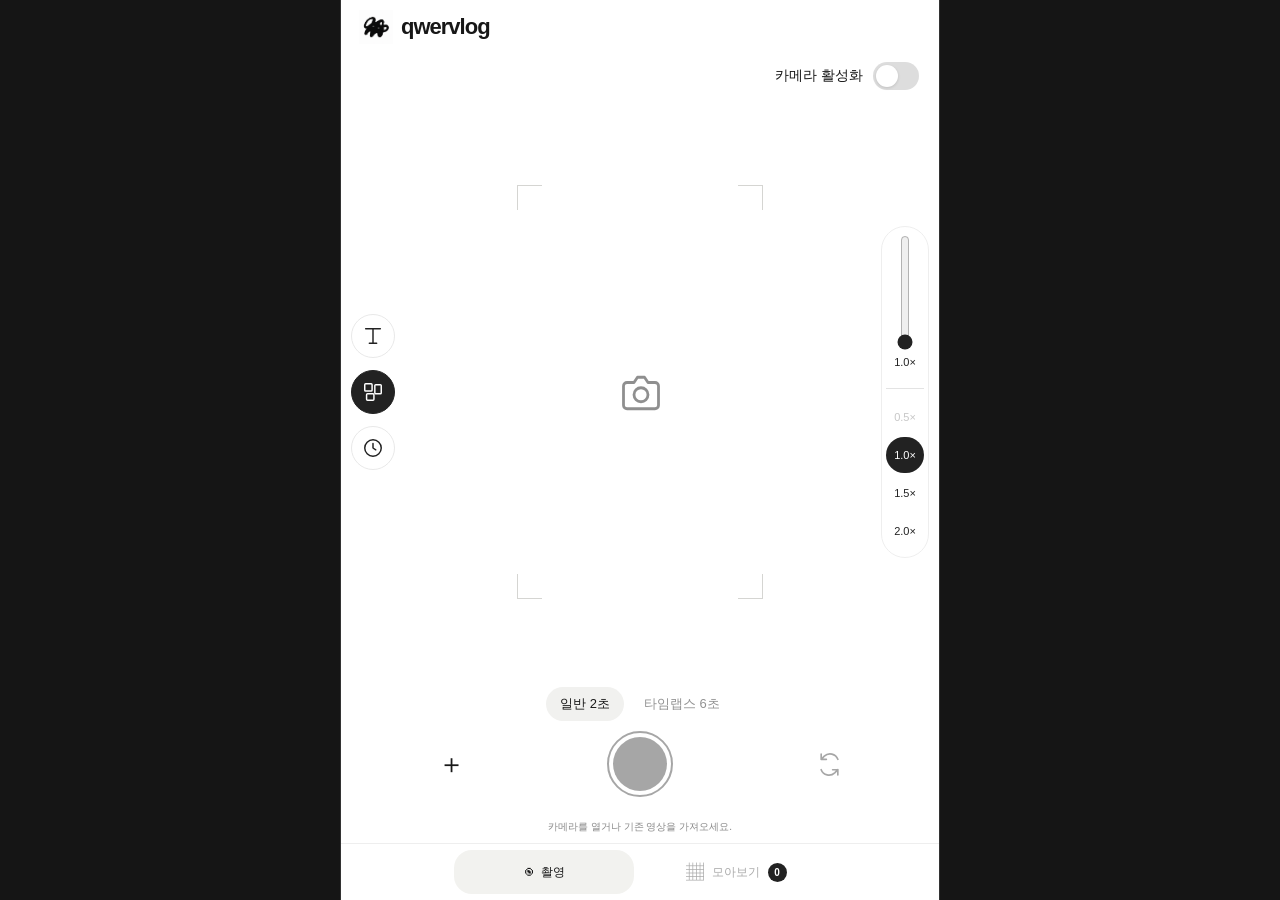
==== commit a05759ab: "Normalize recorded video timing to clip duration in previews exports and openings" ====
--- a/index.html
+++ b/index.html
@@ -1,6 +1,6 @@
 <!DOCTYPE html>
 
-<html lang="ko"><head><meta charset="utf-8"/><meta content="width=device-width,initial-scale=1,viewport-fit=cover" name="viewport"/><meta content="#ffffff" name="theme-color"/><title>qwervlog — just stuff i do</title><link href="assets/qwer.jpeg" rel="icon"/><link href="style.css?v=handoff56" rel="stylesheet"/></head><body>
+<html lang="ko"><head><meta charset="utf-8"/><meta content="width=device-width,initial-scale=1,viewport-fit=cover" name="viewport"/><meta content="#ffffff" name="theme-color"/><title>qwervlog — just stuff i do</title><link href="assets/qwer.jpeg" rel="icon"/><link href="style.css?v=timing59" rel="stylesheet"/></head><body>
 <header><a class="brand" href="./"><img alt="" src="assets/qwer.jpeg"/>qwervlog</a></header>
 <main><section id="shootScreen"><label class="cameraSwitch" for="cameraToggle"><span>카메라 활성화</span><input id="cameraToggle" type="checkbox" role="switch"/><span class="switchTrack" aria-hidden="true"></span></label><div id="cameraStage"><section class="viewer"><canvas aria-label="영상과 콜라주 미리보기" height="1920" id="preview" width="1080"></canvas><video hidden="" id="camera" muted="" playsinline=""></video><div id="empty"><div aria-hidden="true" class="finder"><i></i><i></i><i></i><i></i></div><button aria-label="카메라 열기" id="cameraStart"><svg aria-hidden="true" fill="none" stroke="currentColor" stroke-linecap="round" stroke-linejoin="round" stroke-width="1.6" viewbox="0 0 24 24"><path d="M4 6h4l2-3h4l2 3h4a2 2 0 0 1 2 2v11a2 2 0 0 1-2 2H4a2 2 0 0 1-2-2V8a2 2 0 0 1 2-2Z"></path><circle cx="12" cy="13" r="4"></circle></svg></button></div></section><div id="toolRail"><button aria-label="영상 문구 수정" id="textEdit"><svg aria-hidden="true" fill="none" stroke="currentColor" stroke-linecap="round" stroke-linejoin="round" stroke-width="1.6" viewbox="0 0 24 24"><path d="M4 4h16M12 4v16M8 20h8"></path></svg></button><button aria-label="콜라주 켜기 또는 끄기" aria-pressed="true" id="collageToggle"><svg aria-hidden="true" fill="none" stroke="currentColor" stroke-linecap="round" stroke-linejoin="round" stroke-width="1.6" viewbox="0 0 24 24"><rect height="8" rx="1" width="8" x="3" y="3"></rect><rect height="10" rx="1" width="7" x="14" y="4"></rect><rect height="7" rx="1" width="8" x="5" y="14"></rect></svg></button><button aria-label="촬영 길이 설정" id="durationOpen"><svg aria-hidden="true" fill="none" stroke="currentColor" stroke-linecap="round" stroke-linejoin="round" stroke-width="1.6" viewbox="0 0 24 24"><circle cx="12" cy="12" r="9"></circle><path d="M12 7v5l3 2"></path></svg></button></div><div class="zoomRow"><input aria-label="카메라 배율" aria-orientation="vertical" id="zoom" max="3" min="1" step="0.01" type="range" value="1"/><output id="zoomValue">1.0×</output><div aria-label="배율 바로 선택" id="zoomPresets"><button aria-label="배율 0.5배" aria-pressed="false" data-zoom="0.5" type="button">0.5×</button><button aria-label="배율 1.0배" aria-pressed="false" data-zoom="1.0" type="button">1.0×</button><button aria-label="배율 1.5배" aria-pressed="false" data-zoom="1.5" type="button">1.5×</button><button aria-label="배율 2.0배" aria-pressed="false" data-zoom="2.0" type="button">2.0×</button></div></div></div>
 <div id="captureDock"><div class="segmented"><button class="selected" id="normal">일반 2초</button><button id="timelapse">타임랩스 6초</button></div>
@@ -9,4 +9,4 @@
 <section hidden="" id="galleryScreen"><div class="galleryTitle"><label class="galleryImport">＋ 영상 추가<input id="galleryUpload" type="file" accept="video/*" aria-label="편집된 영상 추가"/></label><span id="total">0 CUTS · 0초</span></div><p class="galleryImportHint">저장해 둔 편집 영상을 그대로 추가해요. 영상에 들어간 문구는 다시 수정할 수 없어요.</p><div id="galleryStage"></div><section class="openingPanel" aria-label="오프닝 설정"><div class="openingHeading"><strong>오프닝</strong><label for="openingSeconds">컷당 <select id="openingSeconds"><option value="0.3">0.3초</option><option value="0.5">0.5초</option><option value="0.7" selected>0.7초</option><option value="1">1.0초</option><option value="1.5">1.5초</option></select></label></div><p>체크한 촬영 컷의 처음 부분을 짧게 모아 본편 앞에 붙여요.</p><div class="openingTitles" role="group" aria-label="오프닝 제목"><button type="button" data-opening-title="making" aria-pressed="true"><span>things<br/>I’m<br/>making</span><small>작업</small></button><button type="button" data-opening-title="life" aria-pressed="false"><span>day<br/>in my<br/>life</span><small>일상</small></button><button type="button" data-opening-title="custom" aria-pressed="false"><span>Aa</span><small>직접 입력</small></button></div><div id="openingCustomField" hidden><label for="openingCustomText">원하는 제목</label><textarea id="openingCustomText" rows="3" maxlength="160" placeholder="things&#10;I’m&#10;making"></textarea><label class="openingColorLabel" for="openingCustomColor">글자 색상 <input id="openingCustomColor" type="color" value="#fff8cd"/></label><p>줄바꿈한 모양대로 표시돼요. 비워두면 제목이 나오지 않아요.</p></div><p class="openingTitleHint">제목은 오프닝에만 표시돼요. 추가한 완성 영상은 오프닝 선택에서 제외돼요.</p><output id="openingSummary" aria-live="polite"></output><div class="openingActions"><button id="openingPreview" type="button" disabled>오프닝만 미리보기 ▷</button><button id="openingClear" type="button" disabled>선택 해제</button></div></section><div aria-label="영상 순서 목록" class="clips" id="clips"><p class="hint">아직 담은 순간이 없어요.</p></div><div class="exportRow"><button disabled="" id="play">이어서 보기 ▷</button><button class="primary" disabled="" id="export">영상 저장 ↓</button></div><div hidden="" id="downloadArea"><video controls="" id="result" playsinline=""></video><a class="download" id="download">다운로드</a><button id="share">공유 / 파일에 저장</button></div><p class="footnote">편집 중인 컷은 이 브라우저에 보관돼요. 원본은 담기 후 공유창에서 비디오 저장을 눌러 보관해 주세요.</p></section></main>
 <button id="backupAgain" hidden type="button">원본 다시 저장 ↓</button><div class="statusBar"><p id="status" role="status">카메라를 열거나 기존 영상을 가져오세요.</p><button class="danger" hidden="" id="cancel">촬영 취소</button></div><nav aria-label="화면 선택"><button aria-current="page" id="shootTab">◉ <span>촬영</span></button><button id="galleryTab">▦ <span>모아보기</span><b id="cutCount">0</b></button></nav>
 <input id="caption" type="hidden" value=""/><input id="time" type="time" hidden/><input id="collage" type="checkbox" checked hidden/><div id="settingsOverlay" hidden><section aria-label="문구와 시간 편집" aria-modal="true" role="dialog" id="settingsSheet" tabindex="-1"><div class="sheetBody"><div class="captionField"><label for="editCaption">영상 가운데 문구</label><div class="captionInputWrap"><input type="text" id="editCaption" inputmode="text" enterkeyhint="done" autocomplete="off" spellcheck="false" aria-label="영상 가운데 문구" value=""/><button aria-label="문구 전체 지우기" id="clearCaption" type="button">×</button></div></div><div hidden="" id="timeField"><label for="editTime">표시 시간</label><input disabled="" id="editTime" type="time"/></div><label class="toggle"><input checked="" id="editCollage" type="checkbox"/> 사진 2~3장 랜덤 콜라주</label></div><div class="sheetTop"><span id="editSaveStatus" role="status" aria-live="polite"></span><button id="settingsCancel" type="button">취소</button><button aria-label="수정 내용 저장" id="settingsClose" type="button">완료</button></div></section></div>
-<dialog aria-label="영상 길이 설정" id="durationSheet"><div class="sheetBody"><label for="clipSeconds">완성 영상 길이 (초)</label><input id="clipSeconds" inputmode="numeric" max="30" min="1" step="1" type="number" value="2"/><div hidden="" id="captureDurationField"><label for="duration">실제 촬영 시간 (초 · 최대 3,600)</label><input id="duration" inputmode="numeric" max="3600" min="6" step="1" type="number" value="30"/></div><p class="hint" id="durationSummary"></p></div><div class="sheetTop"><button id="durationCancel" type="button">취소</button><button id="durationClose" type="button">완료</button></div></dialog><dialog id="sequencePreview" aria-label="전체 영상 미리보기"><div id="sequenceStage"></div><button id="sequenceClose" type="button" aria-label="미리보기 닫기"><svg aria-hidden="true" viewBox="0 0 24 24" fill="none" stroke="currentColor" stroke-width="1.8" stroke-linecap="round"><path d="m6 6 12 12M18 6 6 18"/></svg></button><div class="sequenceFooter"><output id="sequenceProgress" aria-live="polite"></output><button id="sequenceReplay" type="button" hidden>다시 보기 ↻</button></div></dialog><script src="preview.js?v=handoff56"></script><script src="layout.js?v=handoff56"></script><script src="camera.js?v=handoff56"></script><script src="time.js?v=handoff56"></script><script src="backup.js?v=handoff56"></script><script src="media-read.js?v=handoff56"></script><script src="storage.js?v=handoff56"></script><script src="opening.js?v=handoff56"></script><script src="opening-buffer.js?v=handoff56"></script><script src="app.js?v=handoff56"></script><script src="imported.js?v=handoff56"></script></body></html>+<dialog aria-label="영상 길이 설정" id="durationSheet"><div class="sheetBody"><label for="clipSeconds">완성 영상 길이 (초)</label><input id="clipSeconds" inputmode="numeric" max="30" min="1" step="1" type="number" value="2"/><div hidden="" id="captureDurationField"><label for="duration">실제 촬영 시간 (초 · 최대 3,600)</label><input id="duration" inputmode="numeric" max="3600" min="6" step="1" type="number" value="30"/></div><p class="hint" id="durationSummary"></p></div><div class="sheetTop"><button id="durationCancel" type="button">취소</button><button id="durationClose" type="button">완료</button></div></dialog><dialog id="sequencePreview" aria-label="전체 영상 미리보기"><div id="sequenceStage"></div><button id="sequenceClose" type="button" aria-label="미리보기 닫기"><svg aria-hidden="true" viewBox="0 0 24 24" fill="none" stroke="currentColor" stroke-width="1.8" stroke-linecap="round"><path d="m6 6 12 12M18 6 6 18"/></svg></button><div class="sequenceFooter"><output id="sequenceProgress" aria-live="polite"></output><button id="sequenceReplay" type="button" hidden>다시 보기 ↻</button></div></dialog><script src="preview.js?v=timing59"></script><script src="layout.js?v=timing59"></script><script src="camera.js?v=timing59"></script><script src="time.js?v=timing59"></script><script src="backup.js?v=timing59"></script><script src="media-read.js?v=timing59"></script><script src="storage.js?v=timing59"></script><script src="opening.js?v=timing59"></script><script src="opening-buffer.js?v=timing59"></script><script src="app.js?v=timing59"></script><script src="imported.js?v=timing59"></script></body></html>
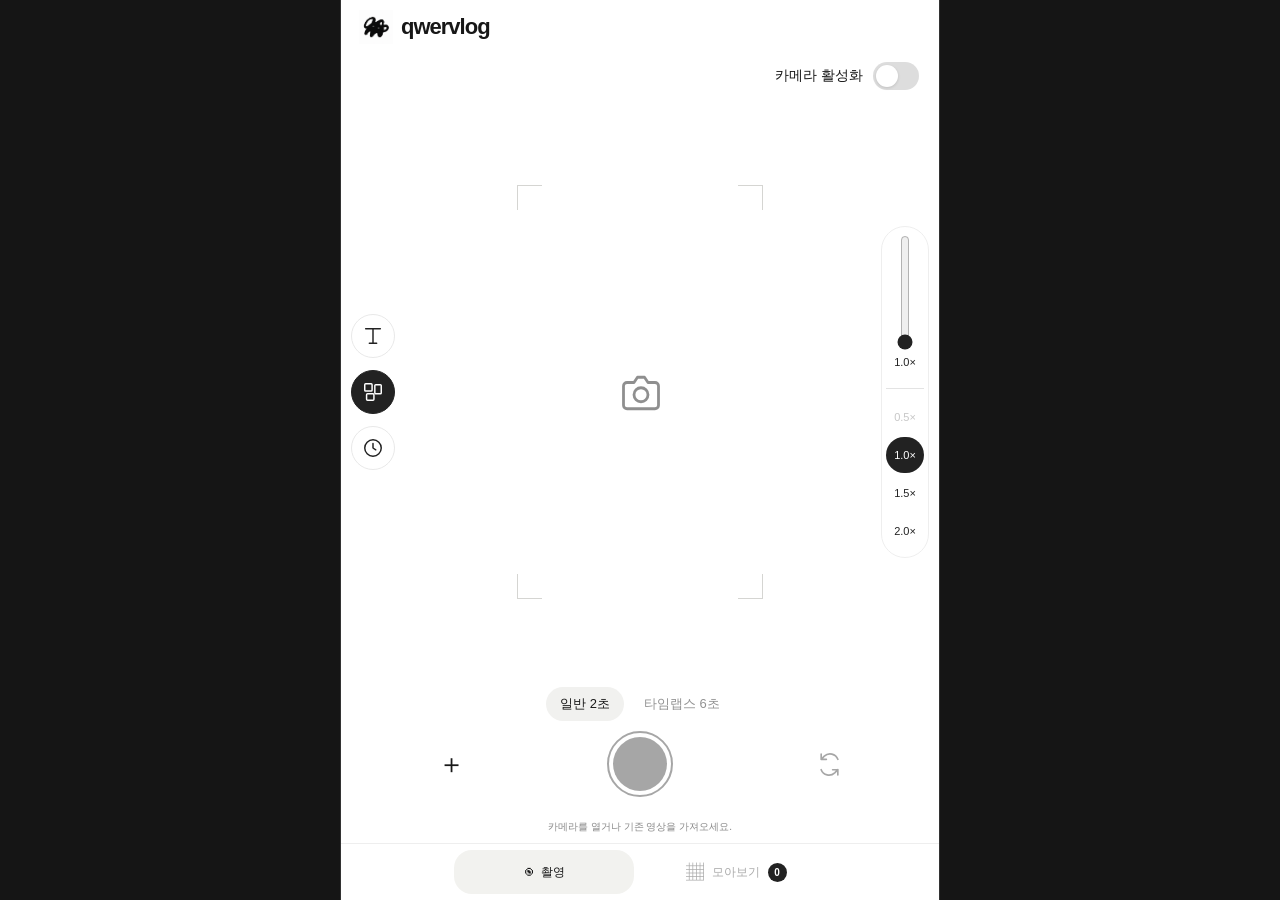
==== commit 44693e6b: "Keep clips at natural speed and clamp playback to actual media duration" ====
--- a/index.html
+++ b/index.html
@@ -1,6 +1,6 @@
 <!DOCTYPE html>
 
-<html lang="ko"><head><meta charset="utf-8"/><meta content="width=device-width,initial-scale=1,viewport-fit=cover" name="viewport"/><meta content="#ffffff" name="theme-color"/><title>qwervlog — just stuff i do</title><link href="assets/qwer.jpeg" rel="icon"/><link href="style.css?v=timing59" rel="stylesheet"/></head><body>
+<html lang="ko"><head><meta charset="utf-8"/><meta content="width=device-width,initial-scale=1,viewport-fit=cover" name="viewport"/><meta content="#ffffff" name="theme-color"/><title>qwervlog — just stuff i do</title><link href="assets/qwer.jpeg" rel="icon"/><link href="style.css?v=natural60" rel="stylesheet"/></head><body>
 <header><a class="brand" href="./"><img alt="" src="assets/qwer.jpeg"/>qwervlog</a></header>
 <main><section id="shootScreen"><label class="cameraSwitch" for="cameraToggle"><span>카메라 활성화</span><input id="cameraToggle" type="checkbox" role="switch"/><span class="switchTrack" aria-hidden="true"></span></label><div id="cameraStage"><section class="viewer"><canvas aria-label="영상과 콜라주 미리보기" height="1920" id="preview" width="1080"></canvas><video hidden="" id="camera" muted="" playsinline=""></video><div id="empty"><div aria-hidden="true" class="finder"><i></i><i></i><i></i><i></i></div><button aria-label="카메라 열기" id="cameraStart"><svg aria-hidden="true" fill="none" stroke="currentColor" stroke-linecap="round" stroke-linejoin="round" stroke-width="1.6" viewbox="0 0 24 24"><path d="M4 6h4l2-3h4l2 3h4a2 2 0 0 1 2 2v11a2 2 0 0 1-2 2H4a2 2 0 0 1-2-2V8a2 2 0 0 1 2-2Z"></path><circle cx="12" cy="13" r="4"></circle></svg></button></div></section><div id="toolRail"><button aria-label="영상 문구 수정" id="textEdit"><svg aria-hidden="true" fill="none" stroke="currentColor" stroke-linecap="round" stroke-linejoin="round" stroke-width="1.6" viewbox="0 0 24 24"><path d="M4 4h16M12 4v16M8 20h8"></path></svg></button><button aria-label="콜라주 켜기 또는 끄기" aria-pressed="true" id="collageToggle"><svg aria-hidden="true" fill="none" stroke="currentColor" stroke-linecap="round" stroke-linejoin="round" stroke-width="1.6" viewbox="0 0 24 24"><rect height="8" rx="1" width="8" x="3" y="3"></rect><rect height="10" rx="1" width="7" x="14" y="4"></rect><rect height="7" rx="1" width="8" x="5" y="14"></rect></svg></button><button aria-label="촬영 길이 설정" id="durationOpen"><svg aria-hidden="true" fill="none" stroke="currentColor" stroke-linecap="round" stroke-linejoin="round" stroke-width="1.6" viewbox="0 0 24 24"><circle cx="12" cy="12" r="9"></circle><path d="M12 7v5l3 2"></path></svg></button></div><div class="zoomRow"><input aria-label="카메라 배율" aria-orientation="vertical" id="zoom" max="3" min="1" step="0.01" type="range" value="1"/><output id="zoomValue">1.0×</output><div aria-label="배율 바로 선택" id="zoomPresets"><button aria-label="배율 0.5배" aria-pressed="false" data-zoom="0.5" type="button">0.5×</button><button aria-label="배율 1.0배" aria-pressed="false" data-zoom="1.0" type="button">1.0×</button><button aria-label="배율 1.5배" aria-pressed="false" data-zoom="1.5" type="button">1.5×</button><button aria-label="배율 2.0배" aria-pressed="false" data-zoom="2.0" type="button">2.0×</button></div></div></div>
 <div id="captureDock"><div class="segmented"><button class="selected" id="normal">일반 2초</button><button id="timelapse">타임랩스 6초</button></div>
@@ -9,4 +9,4 @@
 <section hidden="" id="galleryScreen"><div class="galleryTitle"><label class="galleryImport">＋ 영상 추가<input id="galleryUpload" type="file" accept="video/*" aria-label="편집된 영상 추가"/></label><span id="total">0 CUTS · 0초</span></div><p class="galleryImportHint">저장해 둔 편집 영상을 그대로 추가해요. 영상에 들어간 문구는 다시 수정할 수 없어요.</p><div id="galleryStage"></div><section class="openingPanel" aria-label="오프닝 설정"><div class="openingHeading"><strong>오프닝</strong><label for="openingSeconds">컷당 <select id="openingSeconds"><option value="0.3">0.3초</option><option value="0.5">0.5초</option><option value="0.7" selected>0.7초</option><option value="1">1.0초</option><option value="1.5">1.5초</option></select></label></div><p>체크한 촬영 컷의 처음 부분을 짧게 모아 본편 앞에 붙여요.</p><div class="openingTitles" role="group" aria-label="오프닝 제목"><button type="button" data-opening-title="making" aria-pressed="true"><span>things<br/>I’m<br/>making</span><small>작업</small></button><button type="button" data-opening-title="life" aria-pressed="false"><span>day<br/>in my<br/>life</span><small>일상</small></button><button type="button" data-opening-title="custom" aria-pressed="false"><span>Aa</span><small>직접 입력</small></button></div><div id="openingCustomField" hidden><label for="openingCustomText">원하는 제목</label><textarea id="openingCustomText" rows="3" maxlength="160" placeholder="things&#10;I’m&#10;making"></textarea><label class="openingColorLabel" for="openingCustomColor">글자 색상 <input id="openingCustomColor" type="color" value="#fff8cd"/></label><p>줄바꿈한 모양대로 표시돼요. 비워두면 제목이 나오지 않아요.</p></div><p class="openingTitleHint">제목은 오프닝에만 표시돼요. 추가한 완성 영상은 오프닝 선택에서 제외돼요.</p><output id="openingSummary" aria-live="polite"></output><div class="openingActions"><button id="openingPreview" type="button" disabled>오프닝만 미리보기 ▷</button><button id="openingClear" type="button" disabled>선택 해제</button></div></section><div aria-label="영상 순서 목록" class="clips" id="clips"><p class="hint">아직 담은 순간이 없어요.</p></div><div class="exportRow"><button disabled="" id="play">이어서 보기 ▷</button><button class="primary" disabled="" id="export">영상 저장 ↓</button></div><div hidden="" id="downloadArea"><video controls="" id="result" playsinline=""></video><a class="download" id="download">다운로드</a><button id="share">공유 / 파일에 저장</button></div><p class="footnote">편집 중인 컷은 이 브라우저에 보관돼요. 원본은 담기 후 공유창에서 비디오 저장을 눌러 보관해 주세요.</p></section></main>
 <button id="backupAgain" hidden type="button">원본 다시 저장 ↓</button><div class="statusBar"><p id="status" role="status">카메라를 열거나 기존 영상을 가져오세요.</p><button class="danger" hidden="" id="cancel">촬영 취소</button></div><nav aria-label="화면 선택"><button aria-current="page" id="shootTab">◉ <span>촬영</span></button><button id="galleryTab">▦ <span>모아보기</span><b id="cutCount">0</b></button></nav>
 <input id="caption" type="hidden" value=""/><input id="time" type="time" hidden/><input id="collage" type="checkbox" checked hidden/><div id="settingsOverlay" hidden><section aria-label="문구와 시간 편집" aria-modal="true" role="dialog" id="settingsSheet" tabindex="-1"><div class="sheetBody"><div class="captionField"><label for="editCaption">영상 가운데 문구</label><div class="captionInputWrap"><input type="text" id="editCaption" inputmode="text" enterkeyhint="done" autocomplete="off" spellcheck="false" aria-label="영상 가운데 문구" value=""/><button aria-label="문구 전체 지우기" id="clearCaption" type="button">×</button></div></div><div hidden="" id="timeField"><label for="editTime">표시 시간</label><input disabled="" id="editTime" type="time"/></div><label class="toggle"><input checked="" id="editCollage" type="checkbox"/> 사진 2~3장 랜덤 콜라주</label></div><div class="sheetTop"><span id="editSaveStatus" role="status" aria-live="polite"></span><button id="settingsCancel" type="button">취소</button><button aria-label="수정 내용 저장" id="settingsClose" type="button">완료</button></div></section></div>
-<dialog aria-label="영상 길이 설정" id="durationSheet"><div class="sheetBody"><label for="clipSeconds">완성 영상 길이 (초)</label><input id="clipSeconds" inputmode="numeric" max="30" min="1" step="1" type="number" value="2"/><div hidden="" id="captureDurationField"><label for="duration">실제 촬영 시간 (초 · 최대 3,600)</label><input id="duration" inputmode="numeric" max="3600" min="6" step="1" type="number" value="30"/></div><p class="hint" id="durationSummary"></p></div><div class="sheetTop"><button id="durationCancel" type="button">취소</button><button id="durationClose" type="button">완료</button></div></dialog><dialog id="sequencePreview" aria-label="전체 영상 미리보기"><div id="sequenceStage"></div><button id="sequenceClose" type="button" aria-label="미리보기 닫기"><svg aria-hidden="true" viewBox="0 0 24 24" fill="none" stroke="currentColor" stroke-width="1.8" stroke-linecap="round"><path d="m6 6 12 12M18 6 6 18"/></svg></button><div class="sequenceFooter"><output id="sequenceProgress" aria-live="polite"></output><button id="sequenceReplay" type="button" hidden>다시 보기 ↻</button></div></dialog><script src="preview.js?v=timing59"></script><script src="layout.js?v=timing59"></script><script src="camera.js?v=timing59"></script><script src="time.js?v=timing59"></script><script src="backup.js?v=timing59"></script><script src="media-read.js?v=timing59"></script><script src="storage.js?v=timing59"></script><script src="opening.js?v=timing59"></script><script src="opening-buffer.js?v=timing59"></script><script src="app.js?v=timing59"></script><script src="imported.js?v=timing59"></script></body></html>+<dialog aria-label="영상 길이 설정" id="durationSheet"><div class="sheetBody"><label for="clipSeconds">완성 영상 길이 (초)</label><input id="clipSeconds" inputmode="numeric" max="30" min="1" step="1" type="number" value="2"/><div hidden="" id="captureDurationField"><label for="duration">실제 촬영 시간 (초 · 최대 3,600)</label><input id="duration" inputmode="numeric" max="3600" min="6" step="1" type="number" value="30"/></div><p class="hint" id="durationSummary"></p></div><div class="sheetTop"><button id="durationCancel" type="button">취소</button><button id="durationClose" type="button">완료</button></div></dialog><dialog id="sequencePreview" aria-label="전체 영상 미리보기"><div id="sequenceStage"></div><button id="sequenceClose" type="button" aria-label="미리보기 닫기"><svg aria-hidden="true" viewBox="0 0 24 24" fill="none" stroke="currentColor" stroke-width="1.8" stroke-linecap="round"><path d="m6 6 12 12M18 6 6 18"/></svg></button><div class="sequenceFooter"><output id="sequenceProgress" aria-live="polite"></output><button id="sequenceReplay" type="button" hidden>다시 보기 ↻</button></div></dialog><script src="preview.js?v=natural60"></script><script src="layout.js?v=natural60"></script><script src="camera.js?v=natural60"></script><script src="time.js?v=natural60"></script><script src="backup.js?v=natural60"></script><script src="media-read.js?v=natural60"></script><script src="storage.js?v=natural60"></script><script src="opening.js?v=natural60"></script><script src="opening-buffer.js?v=natural60"></script><script src="app.js?v=natural60"></script><script src="imported.js?v=natural60"></script></body></html>
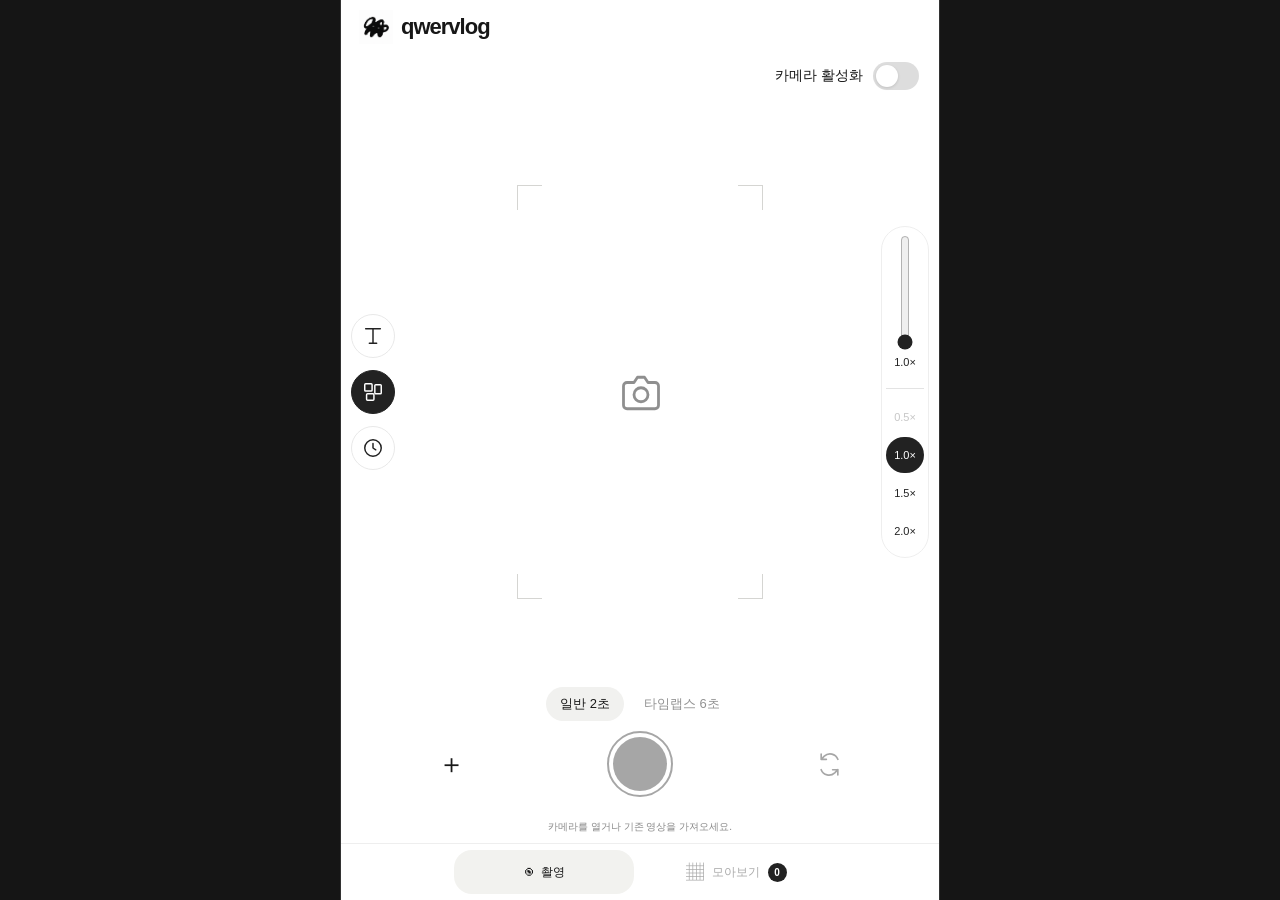
==== commit 9310a92b: "Trim camera imports to selected normal capture length" ====
--- a/index.html
+++ b/index.html
@@ -1,6 +1,6 @@
 <!DOCTYPE html>
 
-<html lang="ko"><head><meta charset="utf-8"/><meta content="width=device-width,initial-scale=1,viewport-fit=cover" name="viewport"/><meta content="#ffffff" name="theme-color"/><title>qwervlog — just stuff i do</title><link href="assets/qwer.jpeg" rel="icon"/><link href="style.css?v=natural60" rel="stylesheet"/></head><body>
+<html lang="ko"><head><meta charset="utf-8"/><meta content="width=device-width,initial-scale=1,viewport-fit=cover" name="viewport"/><meta content="#ffffff" name="theme-color"/><title>qwervlog — just stuff i do</title><link href="assets/qwer.jpeg" rel="icon"/><link href="style.css?v=trim61" rel="stylesheet"/></head><body>
 <header><a class="brand" href="./"><img alt="" src="assets/qwer.jpeg"/>qwervlog</a></header>
 <main><section id="shootScreen"><label class="cameraSwitch" for="cameraToggle"><span>카메라 활성화</span><input id="cameraToggle" type="checkbox" role="switch"/><span class="switchTrack" aria-hidden="true"></span></label><div id="cameraStage"><section class="viewer"><canvas aria-label="영상과 콜라주 미리보기" height="1920" id="preview" width="1080"></canvas><video hidden="" id="camera" muted="" playsinline=""></video><div id="empty"><div aria-hidden="true" class="finder"><i></i><i></i><i></i><i></i></div><button aria-label="카메라 열기" id="cameraStart"><svg aria-hidden="true" fill="none" stroke="currentColor" stroke-linecap="round" stroke-linejoin="round" stroke-width="1.6" viewbox="0 0 24 24"><path d="M4 6h4l2-3h4l2 3h4a2 2 0 0 1 2 2v11a2 2 0 0 1-2 2H4a2 2 0 0 1-2-2V8a2 2 0 0 1 2-2Z"></path><circle cx="12" cy="13" r="4"></circle></svg></button></div></section><div id="toolRail"><button aria-label="영상 문구 수정" id="textEdit"><svg aria-hidden="true" fill="none" stroke="currentColor" stroke-linecap="round" stroke-linejoin="round" stroke-width="1.6" viewbox="0 0 24 24"><path d="M4 4h16M12 4v16M8 20h8"></path></svg></button><button aria-label="콜라주 켜기 또는 끄기" aria-pressed="true" id="collageToggle"><svg aria-hidden="true" fill="none" stroke="currentColor" stroke-linecap="round" stroke-linejoin="round" stroke-width="1.6" viewbox="0 0 24 24"><rect height="8" rx="1" width="8" x="3" y="3"></rect><rect height="10" rx="1" width="7" x="14" y="4"></rect><rect height="7" rx="1" width="8" x="5" y="14"></rect></svg></button><button aria-label="촬영 길이 설정" id="durationOpen"><svg aria-hidden="true" fill="none" stroke="currentColor" stroke-linecap="round" stroke-linejoin="round" stroke-width="1.6" viewbox="0 0 24 24"><circle cx="12" cy="12" r="9"></circle><path d="M12 7v5l3 2"></path></svg></button></div><div class="zoomRow"><input aria-label="카메라 배율" aria-orientation="vertical" id="zoom" max="3" min="1" step="0.01" type="range" value="1"/><output id="zoomValue">1.0×</output><div aria-label="배율 바로 선택" id="zoomPresets"><button aria-label="배율 0.5배" aria-pressed="false" data-zoom="0.5" type="button">0.5×</button><button aria-label="배율 1.0배" aria-pressed="false" data-zoom="1.0" type="button">1.0×</button><button aria-label="배율 1.5배" aria-pressed="false" data-zoom="1.5" type="button">1.5×</button><button aria-label="배율 2.0배" aria-pressed="false" data-zoom="2.0" type="button">2.0×</button></div></div></div>
 <div id="captureDock"><div class="segmented"><button class="selected" id="normal">일반 2초</button><button id="timelapse">타임랩스 6초</button></div>
@@ -9,4 +9,4 @@
 <section hidden="" id="galleryScreen"><div class="galleryTitle"><label class="galleryImport">＋ 영상 추가<input id="galleryUpload" type="file" accept="video/*" aria-label="편집된 영상 추가"/></label><span id="total">0 CUTS · 0초</span></div><p class="galleryImportHint">저장해 둔 편집 영상을 그대로 추가해요. 영상에 들어간 문구는 다시 수정할 수 없어요.</p><div id="galleryStage"></div><section class="openingPanel" aria-label="오프닝 설정"><div class="openingHeading"><strong>오프닝</strong><label for="openingSeconds">컷당 <select id="openingSeconds"><option value="0.3">0.3초</option><option value="0.5">0.5초</option><option value="0.7" selected>0.7초</option><option value="1">1.0초</option><option value="1.5">1.5초</option></select></label></div><p>체크한 촬영 컷의 처음 부분을 짧게 모아 본편 앞에 붙여요.</p><div class="openingTitles" role="group" aria-label="오프닝 제목"><button type="button" data-opening-title="making" aria-pressed="true"><span>things<br/>I’m<br/>making</span><small>작업</small></button><button type="button" data-opening-title="life" aria-pressed="false"><span>day<br/>in my<br/>life</span><small>일상</small></button><button type="button" data-opening-title="custom" aria-pressed="false"><span>Aa</span><small>직접 입력</small></button></div><div id="openingCustomField" hidden><label for="openingCustomText">원하는 제목</label><textarea id="openingCustomText" rows="3" maxlength="160" placeholder="things&#10;I’m&#10;making"></textarea><label class="openingColorLabel" for="openingCustomColor">글자 색상 <input id="openingCustomColor" type="color" value="#fff8cd"/></label><p>줄바꿈한 모양대로 표시돼요. 비워두면 제목이 나오지 않아요.</p></div><p class="openingTitleHint">제목은 오프닝에만 표시돼요. 추가한 완성 영상은 오프닝 선택에서 제외돼요.</p><output id="openingSummary" aria-live="polite"></output><div class="openingActions"><button id="openingPreview" type="button" disabled>오프닝만 미리보기 ▷</button><button id="openingClear" type="button" disabled>선택 해제</button></div></section><div aria-label="영상 순서 목록" class="clips" id="clips"><p class="hint">아직 담은 순간이 없어요.</p></div><div class="exportRow"><button disabled="" id="play">이어서 보기 ▷</button><button class="primary" disabled="" id="export">영상 저장 ↓</button></div><div hidden="" id="downloadArea"><video controls="" id="result" playsinline=""></video><a class="download" id="download">다운로드</a><button id="share">공유 / 파일에 저장</button></div><p class="footnote">편집 중인 컷은 이 브라우저에 보관돼요. 원본은 담기 후 공유창에서 비디오 저장을 눌러 보관해 주세요.</p></section></main>
 <button id="backupAgain" hidden type="button">원본 다시 저장 ↓</button><div class="statusBar"><p id="status" role="status">카메라를 열거나 기존 영상을 가져오세요.</p><button class="danger" hidden="" id="cancel">촬영 취소</button></div><nav aria-label="화면 선택"><button aria-current="page" id="shootTab">◉ <span>촬영</span></button><button id="galleryTab">▦ <span>모아보기</span><b id="cutCount">0</b></button></nav>
 <input id="caption" type="hidden" value=""/><input id="time" type="time" hidden/><input id="collage" type="checkbox" checked hidden/><div id="settingsOverlay" hidden><section aria-label="문구와 시간 편집" aria-modal="true" role="dialog" id="settingsSheet" tabindex="-1"><div class="sheetBody"><div class="captionField"><label for="editCaption">영상 가운데 문구</label><div class="captionInputWrap"><input type="text" id="editCaption" inputmode="text" enterkeyhint="done" autocomplete="off" spellcheck="false" aria-label="영상 가운데 문구" value=""/><button aria-label="문구 전체 지우기" id="clearCaption" type="button">×</button></div></div><div hidden="" id="timeField"><label for="editTime">표시 시간</label><input disabled="" id="editTime" type="time"/></div><label class="toggle"><input checked="" id="editCollage" type="checkbox"/> 사진 2~3장 랜덤 콜라주</label></div><div class="sheetTop"><span id="editSaveStatus" role="status" aria-live="polite"></span><button id="settingsCancel" type="button">취소</button><button aria-label="수정 내용 저장" id="settingsClose" type="button">완료</button></div></section></div>
-<dialog aria-label="영상 길이 설정" id="durationSheet"><div class="sheetBody"><label for="clipSeconds">완성 영상 길이 (초)</label><input id="clipSeconds" inputmode="numeric" max="30" min="1" step="1" type="number" value="2"/><div hidden="" id="captureDurationField"><label for="duration">실제 촬영 시간 (초 · 최대 3,600)</label><input id="duration" inputmode="numeric" max="3600" min="6" step="1" type="number" value="30"/></div><p class="hint" id="durationSummary"></p></div><div class="sheetTop"><button id="durationCancel" type="button">취소</button><button id="durationClose" type="button">완료</button></div></dialog><dialog id="sequencePreview" aria-label="전체 영상 미리보기"><div id="sequenceStage"></div><button id="sequenceClose" type="button" aria-label="미리보기 닫기"><svg aria-hidden="true" viewBox="0 0 24 24" fill="none" stroke="currentColor" stroke-width="1.8" stroke-linecap="round"><path d="m6 6 12 12M18 6 6 18"/></svg></button><div class="sequenceFooter"><output id="sequenceProgress" aria-live="polite"></output><button id="sequenceReplay" type="button" hidden>다시 보기 ↻</button></div></dialog><script src="preview.js?v=natural60"></script><script src="layout.js?v=natural60"></script><script src="camera.js?v=natural60"></script><script src="time.js?v=natural60"></script><script src="backup.js?v=natural60"></script><script src="media-read.js?v=natural60"></script><script src="storage.js?v=natural60"></script><script src="opening.js?v=natural60"></script><script src="opening-buffer.js?v=natural60"></script><script src="app.js?v=natural60"></script><script src="imported.js?v=natural60"></script></body></html>+<dialog aria-label="영상 길이 설정" id="durationSheet"><div class="sheetBody"><label for="clipSeconds">완성 영상 길이 (초)</label><input id="clipSeconds" inputmode="numeric" max="30" min="1" step="1" type="number" value="2"/><div hidden="" id="captureDurationField"><label for="duration">실제 촬영 시간 (초 · 최대 3,600)</label><input id="duration" inputmode="numeric" max="3600" min="6" step="1" type="number" value="30"/></div><p class="hint" id="durationSummary"></p></div><div class="sheetTop"><button id="durationCancel" type="button">취소</button><button id="durationClose" type="button">완료</button></div></dialog><dialog id="sequencePreview" aria-label="전체 영상 미리보기"><div id="sequenceStage"></div><button id="sequenceClose" type="button" aria-label="미리보기 닫기"><svg aria-hidden="true" viewBox="0 0 24 24" fill="none" stroke="currentColor" stroke-width="1.8" stroke-linecap="round"><path d="m6 6 12 12M18 6 6 18"/></svg></button><div class="sequenceFooter"><output id="sequenceProgress" aria-live="polite"></output><button id="sequenceReplay" type="button" hidden>다시 보기 ↻</button></div></dialog><script src="preview.js?v=trim61"></script><script src="layout.js?v=trim61"></script><script src="camera.js?v=trim61"></script><script src="time.js?v=trim61"></script><script src="backup.js?v=trim61"></script><script src="media-read.js?v=trim61"></script><script src="storage.js?v=trim61"></script><script src="opening.js?v=trim61"></script><script src="opening-buffer.js?v=trim61"></script><script src="app.js?v=trim61"></script><script src="imported.js?v=trim61"></script></body></html>
